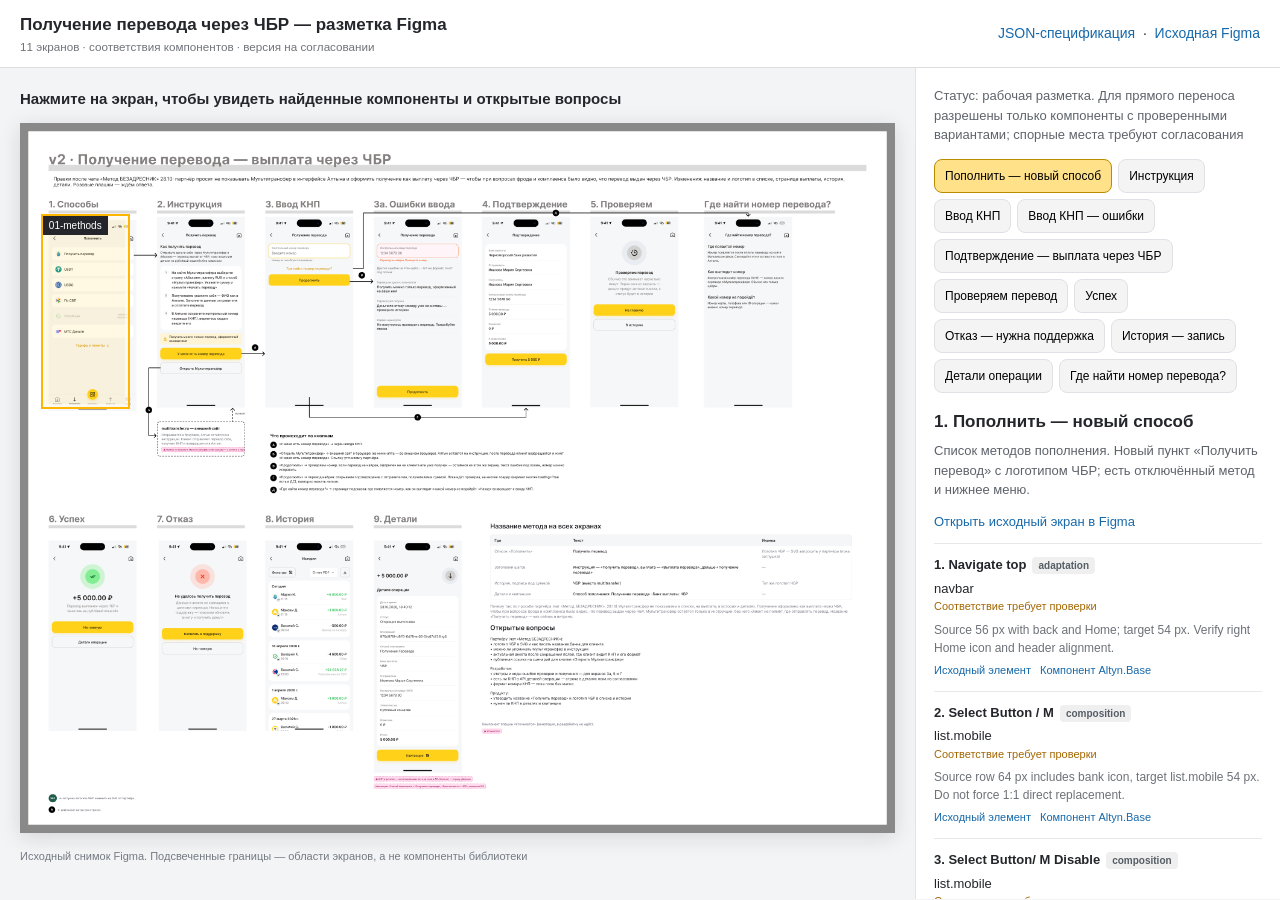
==== figma-migration-review/index.html @ 6f5b6997 "docs(figma): add visual ChBR screen and component mapping review" ====
<!doctype html>
<html lang="ru"><head><meta charset="utf-8"><meta name="viewport" content="width=device-width, initial-scale=1">
<title>ЧБР · Разметка компонентов Figma</title>
<style>
*{box-sizing:border-box}body{margin:0;color:#24262b;background:#f3f4f6;font:14px/1.5 Inter,-apple-system,BlinkMacSystemFont,"Segoe UI",sans-serif}button,textarea{font:inherit}a{color:#1769aa;text-decoration:none}a:hover{text-decoration:underline}
header{position:sticky;top:0;z-index:5;background:#fff;border-bottom:1px solid #ddd;display:flex;align-items:center;justify-content:space-between;padding:12px 20px;gap:16px}header strong{font-size:17px}header small{display:block;color:#70747a}.layout{display:grid;grid-template-columns:minmax(0,1fr) 365px;min-height:calc(100vh - 70px)}.canvas{padding:20px;overflow:auto;align-self:start}.canvas h2{font-size:15px;margin:0 0 12px}.figure{position:relative;max-width:1320px;margin:0 auto;background:#fff;box-shadow:0 4px 20px #15171922}.figure>img{display:block;width:100%;height:auto}.screen-hit{position:absolute;border:2px solid transparent;background:transparent;cursor:pointer;transition:.1s ease;outline:none}.screen-hit:hover,.screen-hit:focus-visible{background:rgba(255,209,25,.12);border-color:#d5a400}.screen-hit.active{background:rgba(249,191,0,.11);border-color:#ffb600;box-shadow:0 0 0 3px #fff8 inset}.screen-hit span{position:absolute;top:0;left:0;background:#24262b;color:white;padding:2px 6px;font-size:10px;white-space:nowrap;display:none}.screen-hit:hover span,.screen-hit.active span,.screen-hit:focus-visible span{display:block}
aside{position:sticky;top:69px;max-height:calc(100vh - 69px);overflow:auto;padding:18px;border-left:1px solid #e1e3e6;background:white}.intro{margin:0 0 14px;color:#5f646c;font-size:13px}.screen-list{display:flex;flex-wrap:wrap;gap:6px;margin-bottom:16px}.screen-list button{padding:7px 10px;background:#f4f4f5;border:1px solid #dfe1e4;border-radius:8px;cursor:pointer;font-size:12px;text-align:left}.screen-list button.active{background:#ffe18a;border-color:#b98c00}.details h2{font-size:17px;margin:0 0 7px}.details p{font-size:13px;color:#5d626a;margin:0 0 12px}.mapping{padding:11px 0;border-top:1px solid #e7e8ea}.mapping-head{font-weight:600;font-size:13px}.mapping-target{font-size:13px;margin-top:4px}.kind{display:inline-block;background:#efeff0;color:#555d65;padding:1px 6px;border-radius:4px;font-size:10px;margin-left:6px}.note{font-size:12px;color:#6d7278;margin-top:6px}.mapping a{font-size:11px;display:inline-block;margin:5px 9px 0 0}.flag{color:#a36600;font-size:11px}.review{margin-top:18px;border-top:1px solid #dadde0;padding-top:12px}.review textarea{display:block;resize:vertical;min-height:72px;width:100%;border:1px solid #cdd2d8;border-radius:8px;padding:9px}.review button{margin-top:8px;background:#24262b;color:white;border:0;border-radius:8px;padding:9px 12px;cursor:pointer}.footer{font-size:11px;color:#757b83;margin-top:15px}.status{font-size:11px;color:#767d87}
@media(max-width:1050px){.layout{grid-template-columns:1fr}aside{position:static;max-height:none;border-left:none;border-top:1px solid #dfe1e4}.canvas{padding:12px}.screen-list{flex-wrap:nowrap;overflow:auto}.screen-list button{flex:none}header{position:static;flex-wrap:wrap}aside{padding:16px}.figure{min-width:620px}.canvas{overflow:auto}}
</style></head><body>
<header><div><strong>Получение перевода через ЧБР — разметка Figma</strong><small>11 экранов · соответствия компонентов · версия на согласовании</small></div><div><a href="../figma-migration.json" target="_blank" rel="noopener">JSON-спецификация</a> &nbsp;·&nbsp; <a href="https://www.figma.com/design/n9eR5MzhUA8BpvjO9ciYgi/Altyn-App?node-id=18738-48538" target="_blank" rel="noopener">Исходная Figma</a></div></header>
<div class="layout"><main class="canvas"><h2>Нажмите на экран, чтобы увидеть найденные компоненты и открытые вопросы</h2><div class="figure" id="figure"><img alt="Исходная секция Figma: последовательность экранов получения перевода ЧБР" src="[data-uri]"><button type="button" class="screen-hit" data-screen="01-methods" aria-label="Открыть разметку 01-methods" style="left:2.380952380952381%;top:12.846199175014734%;width:10.238095238095237%;height:27.460223924572773%"><span>01-methods</span></button><button type="button" class="screen-hit" data-screen="02-instruction" aria-label="Открыть разметку 02-instruction" style="left:15%;top:12.374779021803182%;width:10.238095238095237%;height:27.460223924572773%"><span>02-instruction</span></button><button type="button" class="screen-hit" data-screen="03-knp" aria-label="Открыть разметку 03-knp" style="left:27.61904761904762%;top:12.374779021803182%;width:10.238095238095237%;height:27.460223924572773%"><span>03-knp</span></button><button type="button" class="screen-hit" data-screen="03a-errors" aria-label="Открыть разметку 03a-errors" style="left:40.23809523809524%;top:12.374779021803182%;width:10.238095238095237%;height:27.460223924572773%"><span>03a-errors</span></button><button type="button" class="screen-hit" data-screen="04-confirm" aria-label="Открыть разметку 04-confirm" style="left:52.85714285714286%;top:12.374779021803182%;width:10.238095238095237%;height:27.460223924572773%"><span>04-confirm</span></button><button type="button" class="screen-hit" data-screen="05-check" aria-label="Открыть разметку 05-check" style="left:65.47619047619048%;top:12.34531526222746%;width:10.238095238095237%;height:27.460223924572773%"><span>05-check</span></button><button type="button" class="screen-hit" data-screen="10-help" aria-label="Открыть разметку 10-help" style="left:78.73809523809524%;top:12.374779021803182%;width:10.238095238095237%;height:27.460223924572773%"><span>10-help</span></button><button type="button" class="screen-hit" data-screen="06-success" aria-label="Открыть разметку 06-success" style="left:2.380952380952381%;top:59.01591043017089%;width:10.238095238095237%;height:27.460223924572773%"><span>06-success</span></button><button type="button" class="screen-hit" data-screen="07-failure" aria-label="Открыть разметку 07-failure" style="left:15.19047619047619%;top:59.01591043017089%;width:10.238095238095237%;height:27.460223924572773%"><span>07-failure</span></button><button type="button" class="screen-hit" data-screen="08-history" aria-label="Открыть разметку 08-history" style="left:27.61904761904762%;top:59.01591043017089%;width:10.238095238095237%;height:27.460223924572773%"><span>08-history</span></button><button type="button" class="screen-hit" data-screen="09-details" aria-label="Открыть разметку 09-details" style="left:40.23809523809524%;top:59.01591043017089%;width:10.238095238095237%;height:33.44136711844431%"><span>09-details</span></button></div><div class="footer">Исходный снимок Figma. Подсвеченные границы — области экранов, а не компоненты библиотеки</div></main><aside><p class="intro">Статус: рабочая разметка. Для прямого переноса разрешены только компоненты с проверенными вариантами; спорные места требуют согласования</p><div id="screenList" class="screen-list"></div><section id="details" class="details"><p>Загружаю спецификацию…</p></section><div class="review"><label for="comment"><strong>Комментарий по выбранному экрану</strong></label><textarea id="comment" placeholder="Например: вместо компонента X используем локальный элемент из Altyn App..."></textarea><button type="button" id="copy">Скопировать комментарий</button><p class="status" id="feedback">Комментарии не сохраняются в GitHub автоматически — передайте их в чат для согласования</p></div></aside></div>
<script>
const positions=[["01-methods",100,436,430,932],["02-instruction",630,420,430,932],["03-knp",1160,420,430,932],["03a-errors",1690,420,430,932],["04-confirm",2220,420,430,932],["05-check",2750,419,430,932],["10-help",3307,420,430,932],["06-success",100,2003,430,932],["07-failure",638,2003,430,932],["08-history",1160,2003,430,932],["09-details",1690,2003,430,1135]];
let spec=null,active='01-methods';
const $=s=>document.querySelector(s);
const escapeHTML=x=>String(x??'').replace(/[&<>"']/g,v=>({'&':'&amp;','<':'&lt;','>':'&gt;','"':'&quot;',"'":'&#39;'}[v]));
function setActive(id){active=id;document.querySelectorAll('[data-screen]').forEach(x=>x.classList.toggle('active',x.dataset.screen===id));render();}
function render(){if(!spec)return;const screens=spec.screenMappings||[];$('#screenList').innerHTML=screens.map((s,i)=>'<button type="button" data-screen="'+escapeHTML(s.screenId)+'" class="'+(s.screenId===active?'active':'')+'">'+escapeHTML(s.sourceScreen.name.replace(/^\d+[a-z]?\.\s*/,''))+'</button>').join('');const s=screens.find(s=>s.screenId===active);if(!s)return;const dic=new Map((spec.componentMappings||[]).map(x=>[x.mappingId,x]));const blocks=s.elements.map((el,i)=>{const m=dic.get(el.mappingId);if(!m)return '';const isKnown=!!m.figmaTarget;const target=isKnown?m.figmaTarget.name:(m.candidates?.length?'Кандидат: '+m.candidates.map(x=>x.name).join(', '):'Custom / Unmapped');const targetUrl=isKnown?'https://www.figma.com/design/'+m.figmaTarget.fileKey+'/Altyn.Base?node-id='+m.figmaTarget.nodeId.replace(':','-'):null;return '<div class="mapping"><div class="mapping-head">'+String(i+1)+'. '+escapeHTML(m.figmaSource.name)+'<span class="kind">'+escapeHTML(m.mappingType)+'</span></div><div class="mapping-target">'+escapeHTML(target)+'</div><div class="flag">'+(m.verificationStatus==='verified'?'Вариант найден, ожидает вашего согласования':'Соответствие требует проверки')+'</div><div class="note">'+escapeHTML(m.notes||'')+'</div><a target="_blank" rel="noopener" href="'+escapeHTML(m.evidence?.[0]?.url||'#')+'">Исходный элемент</a>'+(targetUrl?'<a target="_blank" rel="noopener" href="'+escapeHTML(targetUrl)+'">Компонент Altyn.Base</a>':'')+'</div>'}).join('');const issues=(spec.unresolvedItems||[]).filter(x=>x.screenId===s.screenId);$('#details').innerHTML='<h2>'+escapeHTML(s.sourceScreen.name)+'</h2><p>'+escapeHTML(s.visualDescription||'')+'</p><p><a href="'+escapeHTML(s.sourceScreenshotReference)+'" target="_blank" rel="noopener">Открыть исходный экран в Figma</a></p>'+blocks+(issues.length?'<h3>Неопределённости</h3>'+issues.map(x=>'<p>• '+escapeHTML(x.reason)+'</p>').join(''):'');$('#comment').value='';$('#feedback').textContent='Комментарии не сохраняются в GitHub автоматически — передайте их в чат для согласования';}
document.addEventListener('click',e=>{const b=e.target.closest('[data-screen]');if(b)setActive(b.dataset.screen)});
$('#copy').addEventListener('click',async()=>{const s=spec?.screenMappings?.find(x=>x.screenId===active);const str='Экран: '+(s?.sourceScreen?.name||active)+'\nКомментарий: '+$('#comment').value;try{await navigator.clipboard.writeText(str);$('#feedback').textContent='Комментарий скопирован';}catch(e){$('#feedback').textContent='Копирование недоступно — скопируйте текст вручную';}});
fetch('../figma-migration.json').then(r=>{if(!r.ok)throw Error('HTTP '+r.status);return r.json()}).then(d=>{spec=d;setActive(active)}).catch(e=>{$('#details').textContent='Не удалось загрузить figma-migration.json: '+e.message;});
</script></body></html>
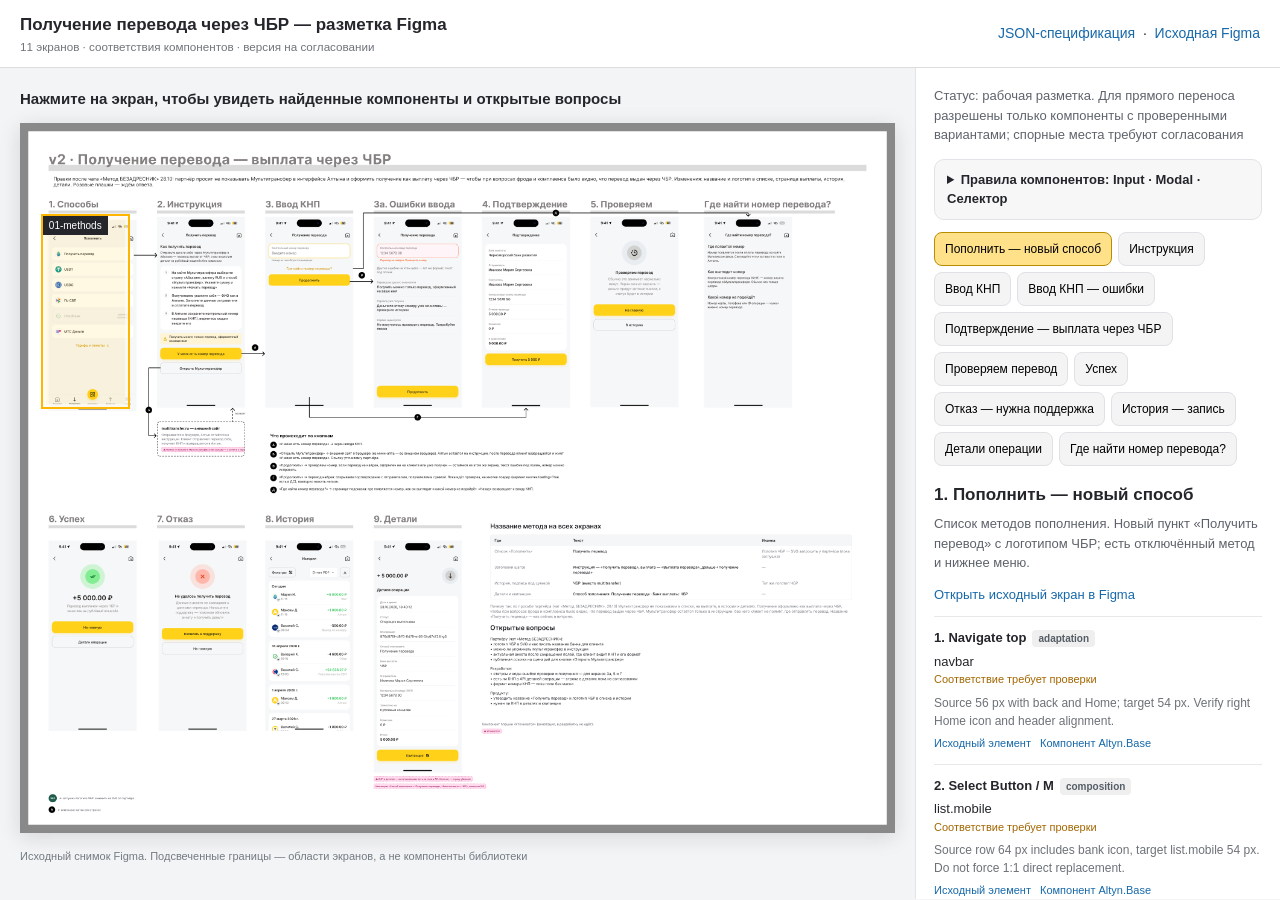
==== commit cf10e6c4: "docs(figma): surface documented input, bottom sheet and selector guidance in review" ====
--- a/figma-migration-review/index.html
+++ b/figma-migration-review/index.html
@@ -5,10 +5,11 @@
 *{box-sizing:border-box}body{margin:0;color:#24262b;background:#f3f4f6;font:14px/1.5 Inter,-apple-system,BlinkMacSystemFont,"Segoe UI",sans-serif}button,textarea{font:inherit}a{color:#1769aa;text-decoration:none}a:hover{text-decoration:underline}
 header{position:sticky;top:0;z-index:5;background:#fff;border-bottom:1px solid #ddd;display:flex;align-items:center;justify-content:space-between;padding:12px 20px;gap:16px}header strong{font-size:17px}header small{display:block;color:#70747a}.layout{display:grid;grid-template-columns:minmax(0,1fr) 365px;min-height:calc(100vh - 70px)}.canvas{padding:20px;overflow:auto;align-self:start}.canvas h2{font-size:15px;margin:0 0 12px}.figure{position:relative;max-width:1320px;margin:0 auto;background:#fff;box-shadow:0 4px 20px #15171922}.figure>img{display:block;width:100%;height:auto}.screen-hit{position:absolute;border:2px solid transparent;background:transparent;cursor:pointer;transition:.1s ease;outline:none}.screen-hit:hover,.screen-hit:focus-visible{background:rgba(255,209,25,.12);border-color:#d5a400}.screen-hit.active{background:rgba(249,191,0,.11);border-color:#ffb600;box-shadow:0 0 0 3px #fff8 inset}.screen-hit span{position:absolute;top:0;left:0;background:#24262b;color:white;padding:2px 6px;font-size:10px;white-space:nowrap;display:none}.screen-hit:hover span,.screen-hit.active span,.screen-hit:focus-visible span{display:block}
 aside{position:sticky;top:69px;max-height:calc(100vh - 69px);overflow:auto;padding:18px;border-left:1px solid #e1e3e6;background:white}.intro{margin:0 0 14px;color:#5f646c;font-size:13px}.screen-list{display:flex;flex-wrap:wrap;gap:6px;margin-bottom:16px}.screen-list button{padding:7px 10px;background:#f4f4f5;border:1px solid #dfe1e4;border-radius:8px;cursor:pointer;font-size:12px;text-align:left}.screen-list button.active{background:#ffe18a;border-color:#b98c00}.details h2{font-size:17px;margin:0 0 7px}.details p{font-size:13px;color:#5d626a;margin:0 0 12px}.mapping{padding:11px 0;border-top:1px solid #e7e8ea}.mapping-head{font-weight:600;font-size:13px}.mapping-target{font-size:13px;margin-top:4px}.kind{display:inline-block;background:#efeff0;color:#555d65;padding:1px 6px;border-radius:4px;font-size:10px;margin-left:6px}.note{font-size:12px;color:#6d7278;margin-top:6px}.mapping a{font-size:11px;display:inline-block;margin:5px 9px 0 0}.flag{color:#a36600;font-size:11px}.review{margin-top:18px;border-top:1px solid #dadde0;padding-top:12px}.review textarea{display:block;resize:vertical;min-height:72px;width:100%;border:1px solid #cdd2d8;border-radius:8px;padding:9px}.review button{margin-top:8px;background:#24262b;color:white;border:0;border-radius:8px;padding:9px 12px;cursor:pointer}.footer{font-size:11px;color:#757b83;margin-top:15px}.status{font-size:11px;color:#767d87}
+.component-guide{background:#f7f7f8;border:1px solid #e1e3e7;border-radius:10px;padding:10px 12px;margin-bottom:12px}.component-guide summary{font-size:13px;font-weight:650;cursor:pointer}.component-guide h3{font-size:13px;margin:12px 0 3px}.component-guide p,.component-guide li{font-size:12px;color:#4a4e55}.component-guide ul{padding-left:19px;margin:6px 0}.component-guide a{font-size:11px}.component-guide .subtle{color:#7b8088}
 @media(max-width:1050px){.layout{grid-template-columns:1fr}aside{position:static;max-height:none;border-left:none;border-top:1px solid #dfe1e4}.canvas{padding:12px}.screen-list{flex-wrap:nowrap;overflow:auto}.screen-list button{flex:none}header{position:static;flex-wrap:wrap}aside{padding:16px}.figure{min-width:620px}.canvas{overflow:auto}}
 </style></head><body>
 <header><div><strong>Получение перевода через ЧБР — разметка Figma</strong><small>11 экранов · соответствия компонентов · версия на согласовании</small></div><div><a href="../figma-migration.json" target="_blank" rel="noopener">JSON-спецификация</a> &nbsp;·&nbsp; <a href="https://www.figma.com/design/n9eR5MzhUA8BpvjO9ciYgi/Altyn-App?node-id=18738-48538" target="_blank" rel="noopener">Исходная Figma</a></div></header>
-<div class="layout"><main class="canvas"><h2>Нажмите на экран, чтобы увидеть найденные компоненты и открытые вопросы</h2><div class="figure" id="figure"><img alt="Исходная секция Figma: последовательность экранов получения перевода ЧБР" src="[data-uri]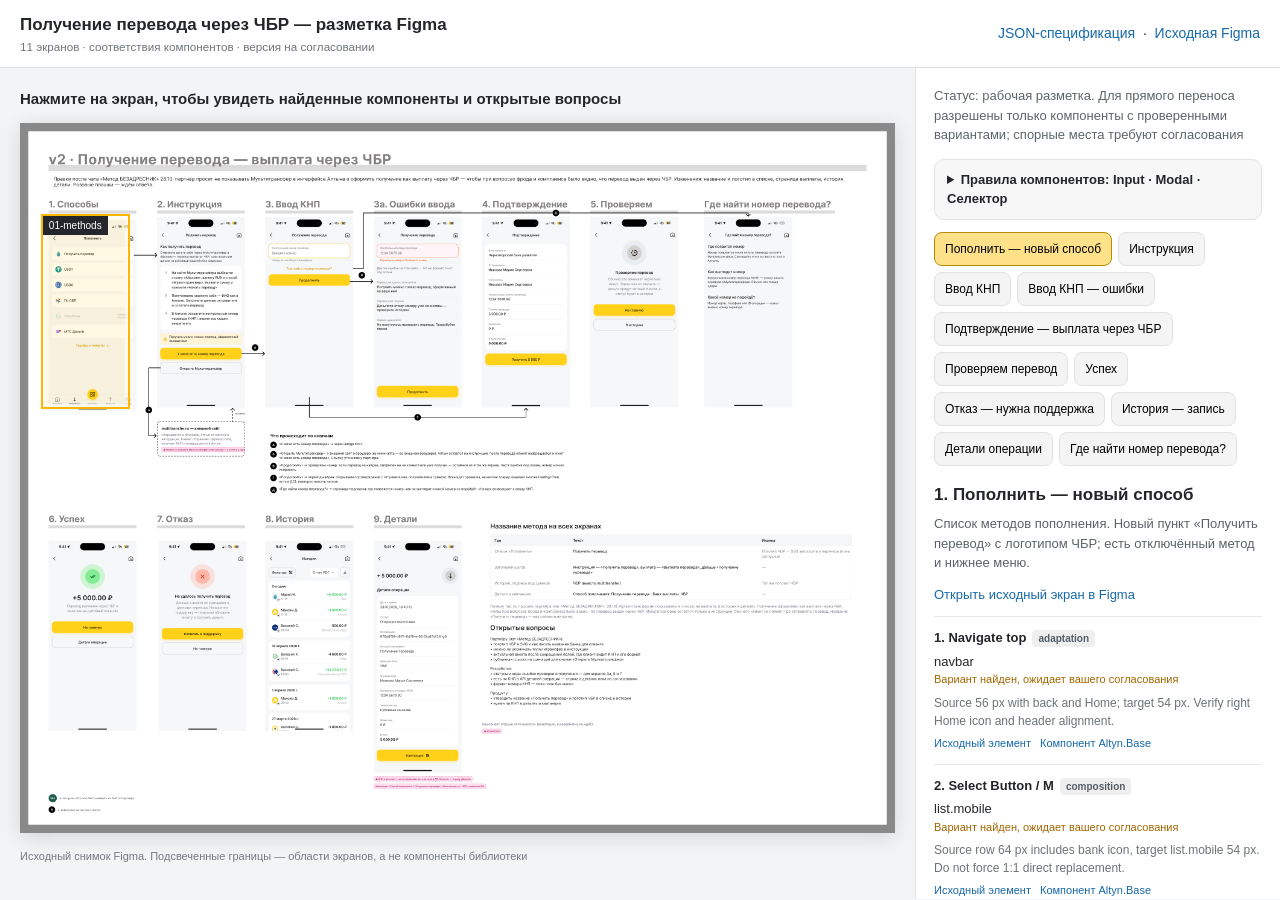
==== commit 98424136: "refactor(docs): consolidate Altyn UI workflows and scope scenario mappings" ====
--- a/figma-migration-review/index.html
+++ b/figma-migration-review/index.html
@@ -8,7 +8,7 @@
 .component-guide{background:#f7f7f8;border:1px solid #e1e3e7;border-radius:10px;padding:10px 12px;margin-bottom:12px}.component-guide summary{font-size:13px;font-weight:650;cursor:pointer}.component-guide h3{font-size:13px;margin:12px 0 3px}.component-guide p,.component-guide li{font-size:12px;color:#4a4e55}.component-guide ul{padding-left:19px;margin:6px 0}.component-guide a{font-size:11px}.component-guide .subtle{color:#7b8088}
 @media(max-width:1050px){.layout{grid-template-columns:1fr}aside{position:static;max-height:none;border-left:none;border-top:1px solid #dfe1e4}.canvas{padding:12px}.screen-list{flex-wrap:nowrap;overflow:auto}.screen-list button{flex:none}header{position:static;flex-wrap:wrap}aside{padding:16px}.figure{min-width:620px}.canvas{overflow:auto}}
 </style></head><body>
-<header><div><strong>Получение перевода через ЧБР — разметка Figma</strong><small>11 экранов · соответствия компонентов · версия на согласовании</small></div><div><a href="../figma-migration.json" target="_blank" rel="noopener">JSON-спецификация</a> &nbsp;·&nbsp; <a href="https://www.figma.com/design/n9eR5MzhUA8BpvjO9ciYgi/Altyn-App?node-id=18738-48538" target="_blank" rel="noopener">Исходная Figma</a></div></header>
+<header><div><strong>Получение перевода через ЧБР — разметка Figma</strong><small>11 экранов · соответствия компонентов · версия на согласовании</small></div><div><a href="../migrations/chbr/figma-mapping.json" target="_blank" rel="noopener">JSON-спецификация</a> &nbsp;·&nbsp; <a href="https://www.figma.com/design/n9eR5MzhUA8BpvjO9ciYgi/Altyn-App?node-id=18738-48538" target="_blank" rel="noopener">Исходная Figma</a></div></header>
 <div class="layout"><main class="canvas"><h2>Нажмите на экран, чтобы увидеть найденные компоненты и открытые вопросы</h2><div class="figure" id="figure"><img alt="Исходная секция Figma: последовательность экранов получения перевода ЧБР" src="[data-uri]